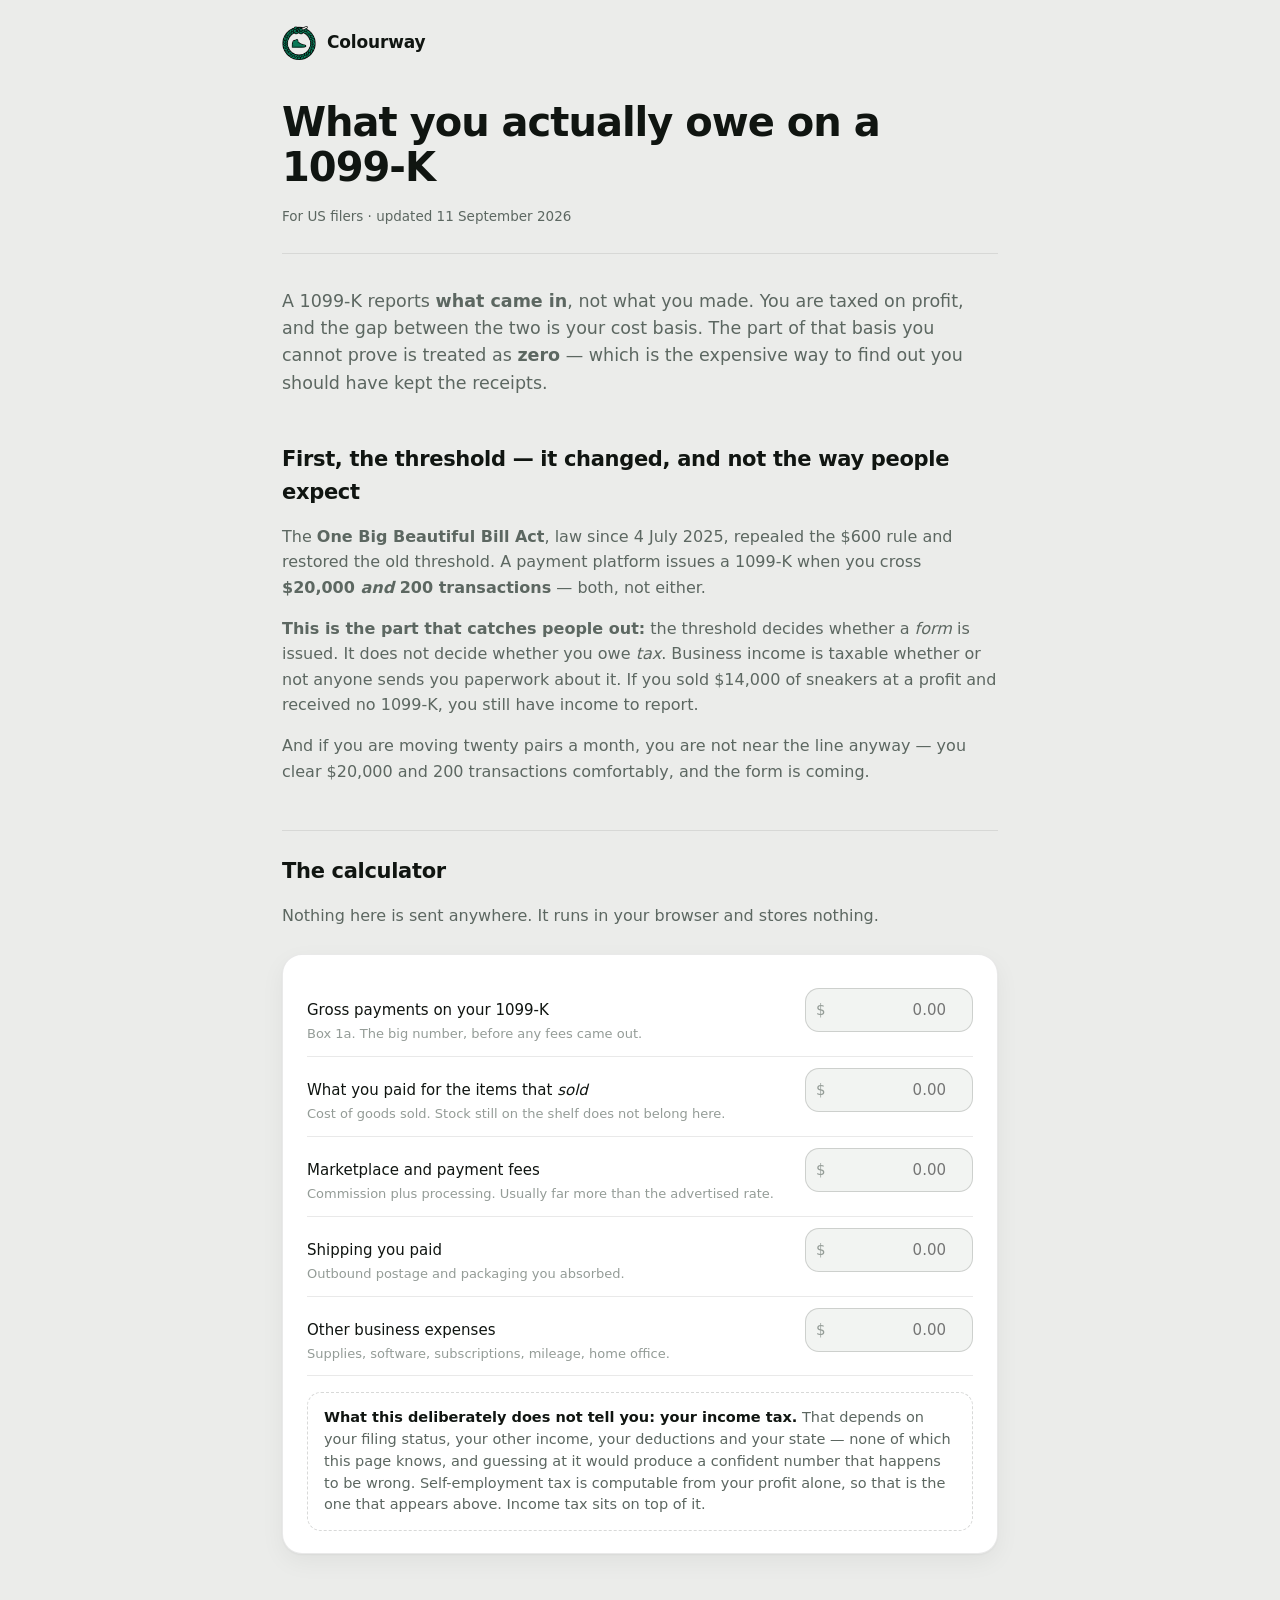
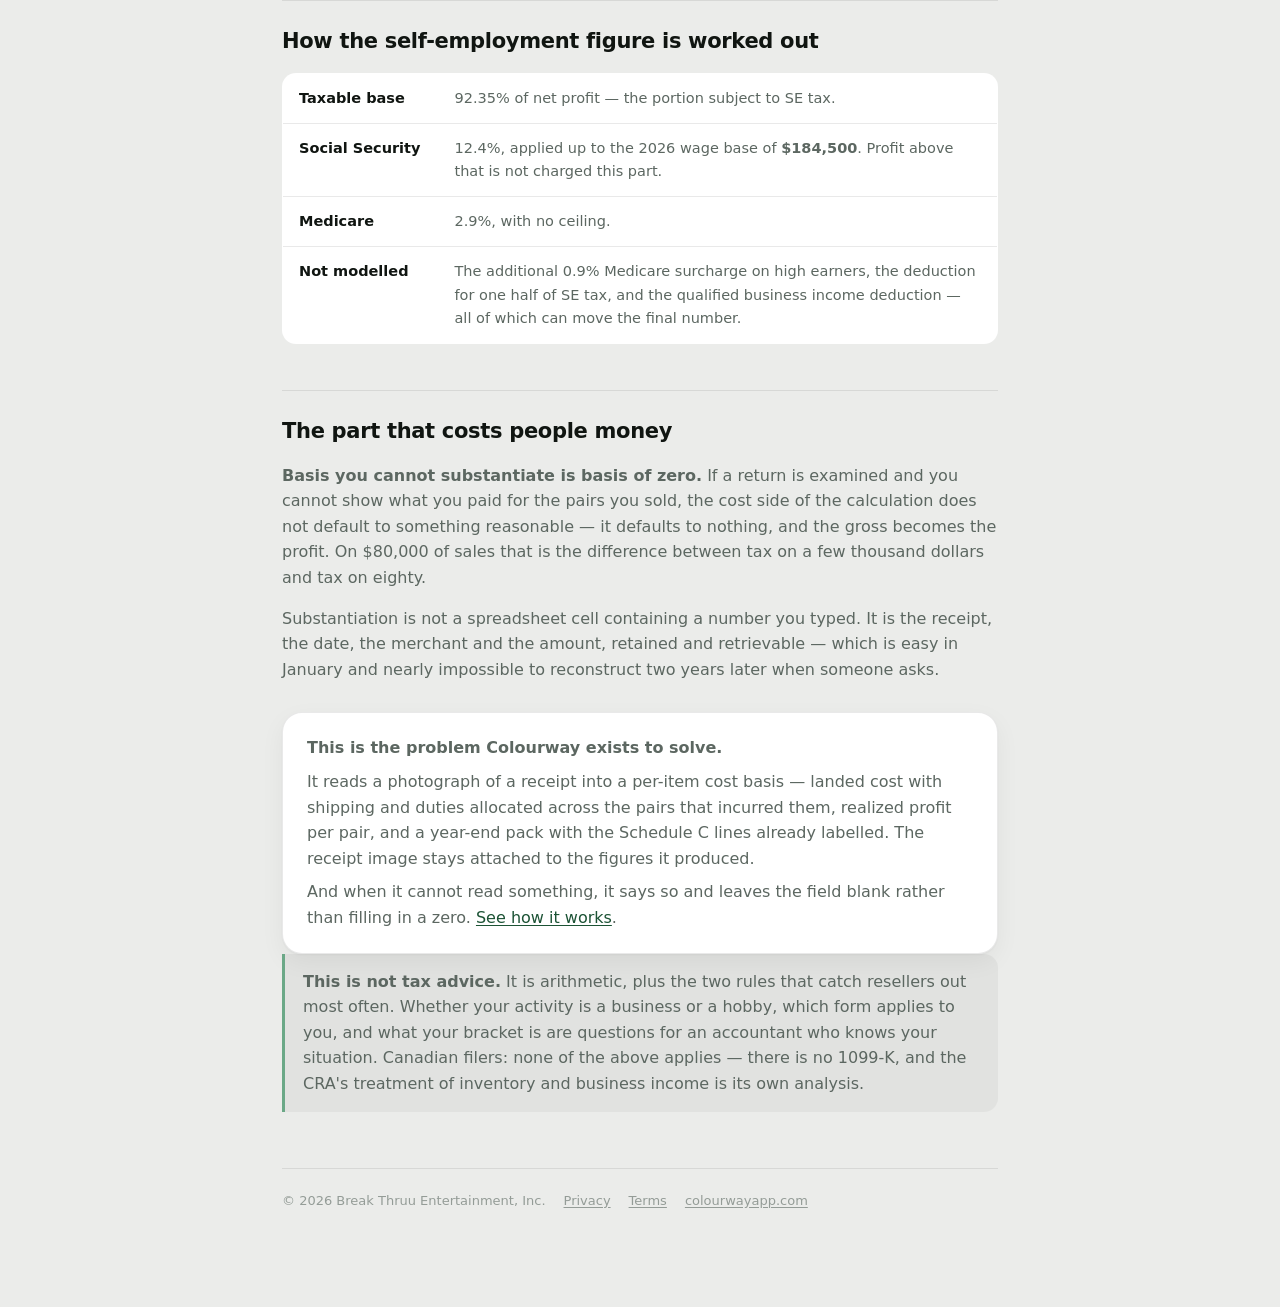
==== 1099k.html @ 384a9b56 "Add /1099k — the gap between gross and profit, which is the product's whole case A 1099-K reports wh" ====
<!DOCTYPE html>
<html lang="en">
<head>
<meta charset="utf-8">
<meta name="viewport" content="width=device-width, initial-scale=1">
<title>What you actually owe on a 1099-K — Colourway</title>
<meta name="description" content="A 1099-K reports what came in, not what you made. Work out the profit you're actually taxed on, and what happens to the part of your cost basis you can't prove.">
<meta name="application-name" content="Colourway">
<meta name="apple-mobile-web-app-title" content="Colourway">
<meta name="color-scheme" content="light dark">
<meta name="theme-color" content="#f3f4ed" media="(prefers-color-scheme: light)">
<meta name="theme-color" content="#101511" media="(prefers-color-scheme: dark)">
<link rel="icon" href="/favicon.ico" sizes="any">
<link rel="icon" type="image/png" sizes="16x16" href="/icon-16.png">
<link rel="icon" type="image/png" sizes="32x32" href="/icon-32.png">
<link rel="icon" type="image/png" sizes="192x192" href="/icon-192.png">
<link rel="apple-touch-icon" sizes="180x180" href="/apple-touch-icon.png">
<meta property="og:type" content="website">
<meta property="og:site_name" content="Colourway">
<meta property="og:title" content="What you actually owe on a 1099-K">
<meta property="og:description" content="A 1099-K reports what came in, not what you made. The difference is your cost basis — and the part you can't prove is treated as zero.">
<meta property="og:url" content="https://colourwayapp.com/1099k">
<meta property="og:image" content="https://colourwayapp.com/og-image.png">
<meta name="twitter:card" content="summary_large_image">
<meta name="twitter:image" content="https://colourwayapp.com/og-image.png">
<link rel="stylesheet" href="/doc.css">
<style>
.calc {
  background: var(--surface-1); border: 1px solid var(--line);
  border-radius: var(--r-card); padding: 22px 24px; box-shadow: var(--shadow);
  margin: 26px 0;
}
.row { display: flex; flex-wrap: wrap; gap: 10px 16px; align-items: baseline;
       padding: 11px 0; border-bottom: 1px solid var(--line); }
.row:last-of-type { border-bottom: 0 }
.row label { flex: 1 1 260px; font-size: 15px; color: var(--ink) }
.row .hint { display: block; font-size: 13px; color: var(--ink-3); margin-top: 2px }
.row .amt { position: relative; flex: 0 0 auto }
.row .amt span { position: absolute; left: 11px; top: 50%; transform: translateY(-50%);
                 color: var(--ink-3); font-size: 15px; pointer-events: none }
.row input {
  width: 168px; padding: 9px 11px 9px 24px; font: inherit; font-size: 15px;
  color: var(--ink); background: var(--surface-2, var(--surface-1));
  border: 1px solid var(--line-2); border-radius: var(--r-sm); text-align: right;
}
.row input:focus { outline: 2px solid var(--brand); outline-offset: 1px }

.out { margin-top: 22px; border-top: 2px solid var(--line-2); padding-top: 18px }
.out .line { display: flex; justify-content: space-between; gap: 16px;
             padding: 9px 0; font-size: 15px; color: var(--ink-2) }
.out .line b { color: var(--ink); font-variant-numeric: tabular-nums }
.out .big { font-size: 19px; font-weight: 650; color: var(--ink); padding-top: 14px;
            border-top: 1px solid var(--line); margin-top: 6px }
.out .big b { font-size: 24px }

.flag { border-radius: var(--r-sm); padding: 14px 16px; margin-top: 16px; font-size: 14.5px; line-height: 1.5 }
.flag.warn { background: var(--warning-bg); color: var(--warning-text); border: 1px solid var(--warning) }
.flag.crit { background: var(--critical-bg); color: var(--critical-text); border: 1px solid var(--critical) }
.flag.calm { background: var(--g100); color: var(--ink-2); border: 1px solid var(--line) }
.flag b { display: block; margin-bottom: 4px }

.refuse { background: var(--hatch-bg, var(--g100)); border: 1px dashed var(--line-2);
          border-radius: var(--r-sm); padding: 14px 16px; margin-top: 16px;
          font-size: 14.5px; color: var(--ink-2); line-height: 1.5 }
.refuse b { color: var(--ink) }

.cta { background: var(--surface-1); border: 1px solid var(--line); border-radius: var(--r-card);
       padding: 22px 24px; box-shadow: var(--shadow); margin-top: 30px }
.cta p { margin: 0 0 8px }
.cta p:last-child { margin-bottom: 0 }
table.kv td { vertical-align: top }
table.kv td:first-child { white-space: nowrap; font-weight: 620; color: var(--ink); padding-right: 18px }
</style>
</head>
<body>
<div class="page">

<div class="masthead">
  <img src="/brand-mark.png" width="34" height="34" alt="" decoding="async">
  <a href="/">Colourway</a>
</div>

<div class="doc-head">
  <h1>What you actually owe on a 1099-K</h1>
  <p class="dates"><span>For US filers · updated 11 September 2026</span></p>
</div>

<p class="lede">A 1099-K reports <b>what came in</b>, not what you made. You are taxed
on profit, and the gap between the two is your cost basis. The part of that basis
you cannot prove is treated as <b>zero</b> — which is the expensive way to find out
you should have kept the receipts.</p>

<h2>First, the threshold — it changed, and not the way people expect</h2>

<p>The <b>One Big Beautiful Bill Act</b>, law since 4 July 2025, repealed the $600
rule and restored the old threshold. A payment platform issues a 1099-K when you
cross <b>$20,000 <i>and</i> 200 transactions</b> — both, not either.</p>

<p><b>This is the part that catches people out:</b> the threshold decides whether a
<i>form</i> is issued. It does not decide whether you owe <i>tax</i>. Business income
is taxable whether or not anyone sends you paperwork about it. If you sold
$14,000 of sneakers at a profit and received no 1099-K, you still have income to
report.</p>

<p>And if you are moving twenty pairs a month, you are not near the line anyway —
you clear $20,000 and 200 transactions comfortably, and the form is coming.</p>

<h2>The calculator</h2>

<p>Nothing here is sent anywhere. It runs in your browser and stores nothing.</p>

<div class="calc">
  <div class="row">
    <label for="gross">Gross payments on your 1099-K
      <span class="hint">Box 1a. The big number, before any fees came out.</span></label>
    <div class="amt"><span>$</span><input id="gross" type="number" min="0" step="0.01" inputmode="decimal" placeholder="0.00"></div>
  </div>
  <div class="row">
    <label for="cogs">What you paid for the items that <i>sold</i>
      <span class="hint">Cost of goods sold. Stock still on the shelf does not belong here.</span></label>
    <div class="amt"><span>$</span><input id="cogs" type="number" min="0" step="0.01" inputmode="decimal" placeholder="0.00"></div>
  </div>
  <div class="row">
    <label for="fees">Marketplace and payment fees
      <span class="hint">Commission plus processing. Usually far more than the advertised rate.</span></label>
    <div class="amt"><span>$</span><input id="fees" type="number" min="0" step="0.01" inputmode="decimal" placeholder="0.00"></div>
  </div>
  <div class="row">
    <label for="ship">Shipping you paid
      <span class="hint">Outbound postage and packaging you absorbed.</span></label>
    <div class="amt"><span>$</span><input id="ship" type="number" min="0" step="0.01" inputmode="decimal" placeholder="0.00"></div>
  </div>
  <div class="row">
    <label for="other">Other business expenses
      <span class="hint">Supplies, software, subscriptions, mileage, home office.</span></label>
    <div class="amt"><span>$</span><input id="other" type="number" min="0" step="0.01" inputmode="decimal" placeholder="0.00"></div>
  </div>

  <div class="out" id="out" hidden>
    <div class="line"><span>Gross on the form</span><b id="o-gross">—</b></div>
    <div class="line"><span>Less cost of goods sold</span><b id="o-cogs">—</b></div>
    <div class="line"><span>Less fees, shipping and expenses</span><b id="o-exp">—</b></div>
    <div class="line big"><span id="o-label">Profit you're taxed on</span><b id="o-net">—</b></div>
    <div class="line" style="margin-top:10px"><span>Estimated self-employment tax</span><b id="o-se">—</b></div>
  </div>

  <div id="flags"></div>

  <div class="refuse">
    <b>What this deliberately does not tell you: your income tax.</b>
    That depends on your filing status, your other income, your deductions and your
    state — none of which this page knows, and guessing at it would produce a
    confident number that happens to be wrong. Self-employment tax is computable
    from your profit alone, so that is the one that appears above. Income tax sits
    on top of it.
  </div>
</div>

<h2>How the self-employment figure is worked out</h2>

<table class="kv">
  <tr><td>Taxable base</td><td>92.35% of net profit — the portion subject to SE tax.</td></tr>
  <tr><td>Social Security</td><td>12.4%, applied up to the 2026 wage base of <b>$184,500</b>. Profit above that is not charged this part.</td></tr>
  <tr><td>Medicare</td><td>2.9%, with no ceiling.</td></tr>
  <tr><td>Not modelled</td><td>The additional 0.9% Medicare surcharge on high earners, the deduction for one half of SE tax, and the qualified business income deduction — all of which can move the final number.</td></tr>
</table>

<h2>The part that costs people money</h2>

<p><b>Basis you cannot substantiate is basis of zero.</b> If a return is examined and
you cannot show what you paid for the pairs you sold, the cost side of the
calculation does not default to something reasonable — it defaults to nothing, and
the gross becomes the profit. On $80,000 of sales that is the difference between
tax on a few thousand dollars and tax on eighty.</p>

<p>Substantiation is not a spreadsheet cell containing a number you typed. It is
the receipt, the date, the merchant and the amount, retained and retrievable —
which is easy in January and nearly impossible to reconstruct two years later
when someone asks.</p>

<div class="cta">
  <p><b>This is the problem Colourway exists to solve.</b></p>
  <p>It reads a photograph of a receipt into a per-item cost basis — landed cost with
  shipping and duties allocated across the pairs that incurred them, realized profit
  per pair, and a year-end pack with the Schedule C lines already labelled. The
  receipt image stays attached to the figures it produced.</p>
  <p>And when it cannot read something, it says so and leaves the field blank rather
  than filling in a zero. <a href="/">See how it works</a>.</p>
</div>

<p class="note"><b>This is not tax advice.</b> It is arithmetic, plus the two rules
that catch resellers out most often. Whether your activity is a business or a
hobby, which form applies to you, and what your bracket is are questions for an
accountant who knows your situation. Canadian filers: none of the above applies —
there is no 1099-K, and the CRA's treatment of inventory and business income is its
own analysis.</p>

<footer>
  <span>© 2026 Break Thruu Entertainment, Inc.</span>
  <a href="/privacy">Privacy</a>
  <a href="/terms">Terms</a>
  <a href="/">colourwayapp.com</a>
</footer>

</div>

<script>
(function () {
  var SS_BASE = 184500, SS_RATE = 0.124, MED_RATE = 0.029, SE_PORTION = 0.9235;
  var ids = ['gross', 'cogs', 'fees', 'ship', 'other'];
  var el = {};
  ids.forEach(function (i) { el[i] = document.getElementById(i); });
  var out = document.getElementById('out'), flags = document.getElementById('flags');

  function money(n) {
    return '$' + n.toLocaleString('en-US', { minimumFractionDigits: 2, maximumFractionDigits: 2 });
  }
  function val(i) {
    var v = parseFloat(el[i].value);
    return isFinite(v) && v > 0 ? v : 0;
  }

  function render() {
    var gross = val('gross'), cogs = val('cogs');
    var expenses = val('fees') + val('ship') + val('other');
    var touched = ids.some(function (i) { return el[i].value !== ''; });

    if (!touched || gross <= 0) { out.hidden = true; flags.innerHTML = ''; return; }
    out.hidden = false;

    var net = gross - cogs - expenses;
    var seBase = Math.max(0, net) * SE_PORTION;
    var se = Math.min(seBase, SS_BASE) * SS_RATE + seBase * MED_RATE;

    document.getElementById('o-gross').textContent = money(gross);
    document.getElementById('o-cogs').textContent = '−' + money(cogs);
    document.getElementById('o-exp').textContent = '−' + money(expenses);
    document.getElementById('o-net').textContent = money(net);
    document.getElementById('o-se').textContent = net > 0 ? money(se) : money(0);
    document.getElementById('o-label').textContent =
      net < 0 ? 'Loss for the year' : 'Profit you’re taxed on';

    var html = '';

    if (cogs <= 0) {
      html += '<div class="flag crit"><b>You have not entered a cost basis.</b>' +
        'As it stands this says you are taxed on ' + money(Math.max(0, net)) + ' — on ' +
        money(gross) + ' of sales, with nothing deducted for what the goods cost you. ' +
        'That is exactly the treatment applied when basis cannot be substantiated, and ' +
        'it is almost never the true position. If you know what you paid, enter it.</div>';
    } else {
      var pct = gross > 0 ? Math.round((1 - Math.max(0, net) / gross) * 100) : 0;
      html += '<div class="flag calm"><b>You are taxed on ' + money(Math.max(0, net)) +
        ', not ' + money(gross) + '.</b>' +
        'The form reports the larger number. Costs and expenses account for ' + pct +
        '% of it — but only because you can show what they were.</div>';
    }

    if (net < 0) {
      html += '<div class="flag warn"><b>This shows a loss.</b>' +
        'A genuine business loss can offset other income, but an activity that loses money ' +
        'year after year invites the question of whether it is a business at all. That ' +
        'distinction has real consequences and is worth an accountant’s view.</div>';
    }

    if (seBase > SS_BASE) {
      html += '<div class="flag warn"><b>Above the Social Security wage base.</b>' +
        'Profit past $184,500 of SE-taxable earnings is charged Medicare but not the ' +
        'Social Security portion, which the figure above accounts for.</div>';
    }

    flags.innerHTML = html;
  }

  ids.forEach(function (i) { el[i].addEventListener('input', render); });
  render();
})();
</script>
</body>
</html>
---- doc.css ----
/* Shared styles for the standalone document pages: /privacy, /terms, /support.
   The :root token blocks are lifted verbatim from index.html so the document
   pages and the marketing page cannot drift apart on colour. Extracted here
   when the second document page landed, rather than copied a third time. */

:root {
  color-scheme: light;
  --plane: #ebecea;
  --shell: #ffffff;
  --content: #f7f8f7;
  --surface-1: #ffffff;
  --surface-2: #f2f4f2;
  --surface-3: #e9ece9;
  --ink: #101511;
  --ink-2: #5c6761;
  --ink-3: #949c97;
  --line: rgba(16, 21, 17, .09);
  --line-2: rgba(16, 21, 17, .16);
  --ghost: rgba(16, 21, 17, .045);
  --shadow: 0 1px 2px rgba(16, 24, 20, .04), 0 8px 24px rgba(16, 24, 20, .05);
  --shadow-lg: 0 24px 60px rgba(16, 24, 20, .16);
  --g900: #0f2c1c;
  --g800: #153b26;
  --g700: #1c5335;
  --g600: #276b45;
  --g500: #3d875a;
  --g400: #6ba887;
  --g300: #a2cab3;
  --g200: #cde4d6;
  --g100: #eaf4ee;
  --brand: #1c5335;
  --brand-ink: #ffffff;
  --hatch: #d5d9d6;
  --hatch-bg: #ffffff;
  --c1: #008300;
  --c2: #2a78d6;
  --c3: #eb6834;
  --c4: #1baf7a;
  --c5: #4a3aa7;
  --c6: #eda100;
  --c7: #e87ba4;
  --c8: #e34948;
  --good: #0ca30c;
  --warning: #fab219;
  --critical: #d03b3b;
  --good-text: #146c32;
  --warning-text: #8a5a00;
  --critical-text: #b32b2b;
  --good-bg: rgba(20, 108, 50, .10);
  --warning-bg: rgba(250, 178, 25, .18);
  --critical-bg: rgba(208, 59, 59, .10);
  --r-shell: 30px;
  --r-card: 20px;
  --r-sm: 14px;
  --font: system-ui, -apple-system, "Segoe UI", Roboto, sans-serif
}
@media (prefers-color-scheme:dark) {
  :root:where(:not([data-theme=light])) {
    color-scheme: dark;
    --plane: #080908;
    --shell: #111412;
    --content: #0e100f;
    --surface-1: #161917;
    --surface-2: #1e221f;
    --surface-3: #262b27;
    --ink: #ffffff;
    --ink-2: #b7c0ba;
    --ink-3: #868e89;
    --line: rgba(255, 255, 255, .09);
    --line-2: rgba(255, 255, 255, .16);
    --ghost: rgba(255, 255, 255, .06);
    --shadow: 0 1px 2px rgba(0, 0, 0, .4), 0 8px 24px rgba(0, 0, 0, .32);
    --g900: #0d2718;
    --g800: #12361f;
    --g700: #2b6f49;
    --g600: #357f55;
    --g500: #479267;
    --g400: #6fae89;
    --g300: #9ccbb1;
    --g200: #2a4636;
    --g100: #1b2e23;
    --brand: #2f7a4f;
    --hatch: #333935;
    --hatch-bg: #161917;
    --c1: #008300;
    --c2: #3987e5;
    --c3: #d95926;
    --c4: #199e70;
    --c5: #9085e9;
    --c6: #c98500;
    --c7: #d55181;
    --c8: #e66767;
    --good-text: #4cc46c;
    --warning-text: #fab219;
    --critical-text: #e66767;
    --good-bg: rgba(76, 196, 108, .14)
  }
}
:root[data-theme=dark] {
  color-scheme: dark;
  --plane: #080908;
  --shell: #111412;
  --content: #0e100f;
  --surface-1: #161917;
  --surface-2: #1e221f;
  --surface-3: #262b27;
  --ink: #ffffff;
  --ink-2: #b7c0ba;
  --ink-3: #868e89;
  --line: rgba(255, 255, 255, .09);
  --line-2: rgba(255, 255, 255, .16);
  --ghost: rgba(255, 255, 255, .06);
  --shadow: 0 1px 2px rgba(0, 0, 0, .4), 0 8px 24px rgba(0, 0, 0, .32);
  --g900: #0d2718;
  --g800: #12361f;
  --g700: #2b6f49;
  --g600: #357f55;
  --g500: #479267;
  --g400: #6fae89;
  --g300: #9ccbb1;
  --g200: #2a4636;
  --g100: #1b2e23;
  --brand: #2f7a4f;
  --hatch: #333935;
  --hatch-bg: #161917;
  --c1: #008300;
  --c2: #3987e5;
  --c3: #d95926;
  --c4: #199e70;
  --c5: #9085e9;
  --c6: #c98500;
  --c7: #d55181;
  --c8: #e66767;
  --good-text: #4cc46c;
  --warning-text: #fab219;
  --critical-text: #e66767;
  --good-bg: rgba(76, 196, 108, .14)
}

/* ── Document layout ───────────────────────────────────────────────────────
   The tokens above are lifted verbatim from index.html so this page and the
   marketing page cannot drift apart on colour. Everything below is specific
   to a long-form legal document: one column, generous measure, no app shell. */

* { box-sizing: border-box }
html, body { margin: 0; padding: 0 }
body {
  font-family: var(--font);
  background: var(--plane);
  color: var(--ink);
  font-size: 16px;
  line-height: 1.6;
  -webkit-font-smoothing: antialiased;
}

.page { max-width: 760px; margin: 0 auto; padding: 0 22px 96px }

/* Header ------------------------------------------------------------------ */
.masthead {
  display: flex; align-items: center; gap: 11px;
  padding: 26px 0 0;
}
.masthead img { width: 34px; height: 34px; border-radius: 9px; display: block }
.masthead a {
  font-weight: 650; font-size: 17px; letter-spacing: -.01em;
  color: var(--ink); text-decoration: none;
}
.masthead a:hover { color: var(--brand) }

.doc-head { padding: 40px 0 26px; border-bottom: 1px solid var(--line); margin-bottom: 34px }
h1 {
  font-size: clamp(30px, 5vw, 40px); line-height: 1.12;
  letter-spacing: -.025em; font-weight: 680; margin: 0 0 16px;
}
.dates { display: flex; flex-wrap: wrap; gap: 8px 20px; font-size: 13.5px; color: var(--ink-2); margin: 0 }
.dates b { font-weight: 620; color: var(--ink) }

/* Typography -------------------------------------------------------------- */
h2 {
  font-size: 21px; letter-spacing: -.015em; font-weight: 660;
  margin: 46px 0 14px; padding-top: 24px; border-top: 1px solid var(--line);
}
h2:first-of-type { border-top: 0; padding-top: 0 }
h3 { font-size: 16.5px; font-weight: 640; margin: 30px 0 10px; color: var(--ink) }
p { margin: 0 0 15px; color: var(--ink-2) }
p strong, li strong, td strong { color: var(--ink); font-weight: 620 }
ul { margin: 0 0 15px; padding-left: 22px; color: var(--ink-2) }
li { margin-bottom: 7px }
a { color: var(--brand); text-underline-offset: 2px }

/* The lede, and the boxed summary ----------------------------------------- */
.lede { font-size: 17.5px; line-height: 1.55; color: var(--ink-2) }
.summary {
  background: var(--surface-1); border: 1px solid var(--line);
  border-radius: var(--r-card); padding: 22px 24px 8px; margin: 0 0 8px;
  box-shadow: var(--shadow);
}
.summary h2 { margin-top: 0; padding-top: 0; border-top: 0; font-size: 15px;
  text-transform: uppercase; letter-spacing: .07em; color: var(--ink-3); font-weight: 640 }
.summary ul { margin-bottom: 16px }

/* Tables ------------------------------------------------------------------ */
.tbl-scroll { overflow-x: auto; margin: 0 0 20px; -webkit-overflow-scrolling: touch }
table {
  width: 100%; border-collapse: collapse; font-size: 14.5px;
  background: var(--surface-1); border: 1px solid var(--line);
  border-radius: var(--r-sm); overflow: hidden; min-width: 460px;
}
th {
  text-align: left; font-weight: 620; font-size: 12px; letter-spacing: .05em;
  text-transform: uppercase; color: var(--ink-3);
  padding: 12px 16px; background: var(--surface-2);
  border-bottom: 1px solid var(--line); white-space: nowrap;
}
td { padding: 13px 16px; border-bottom: 1px solid var(--line); color: var(--ink-2); vertical-align: top }
tr:last-child td { border-bottom: 0 }

/* Callouts ---------------------------------------------------------------- */
.note {
  background: var(--ghost); border-left: 3px solid var(--g400);
  border-radius: 0 var(--r-sm) var(--r-sm) 0;
  padding: 15px 18px; margin: 0 0 20px;
}
.note p:last-child { margin-bottom: 0 }

/* UNRESOLVED — must not survive to production. Styled to be impossible to
   miss in review, and carrying a comment so a grep for TODO finds it too. */
.todo {
  background: var(--critical-bg); border: 1px dashed var(--critical);
  border-radius: var(--r-sm); padding: 14px 17px; margin: 0 0 20px;
  color: var(--critical-text); font-size: 14px; font-weight: 560;
}
.todo b { display: block; text-transform: uppercase; letter-spacing: .07em;
  font-size: 11.5px; margin-bottom: 5px }

/* Contact block ----------------------------------------------------------- */
address {
  font-style: normal; color: var(--ink-2); line-height: 1.75;
  background: var(--surface-1); border: 1px solid var(--line);
  border-radius: var(--r-card); padding: 20px 24px; box-shadow: var(--shadow);
}
address b { color: var(--ink); font-weight: 620 }

footer {
  margin-top: 56px; padding-top: 22px; border-top: 1px solid var(--line);
  font-size: 13px; color: var(--ink-3);
  display: flex; flex-wrap: wrap; gap: 8px 18px; align-items: center;
}
footer a { color: var(--ink-3) }
footer a:hover { color: var(--brand) }

@media (max-width: 560px) {
  body { font-size: 15.5px }
  .page { padding: 0 17px 72px }
  h2 { font-size: 19px }
}
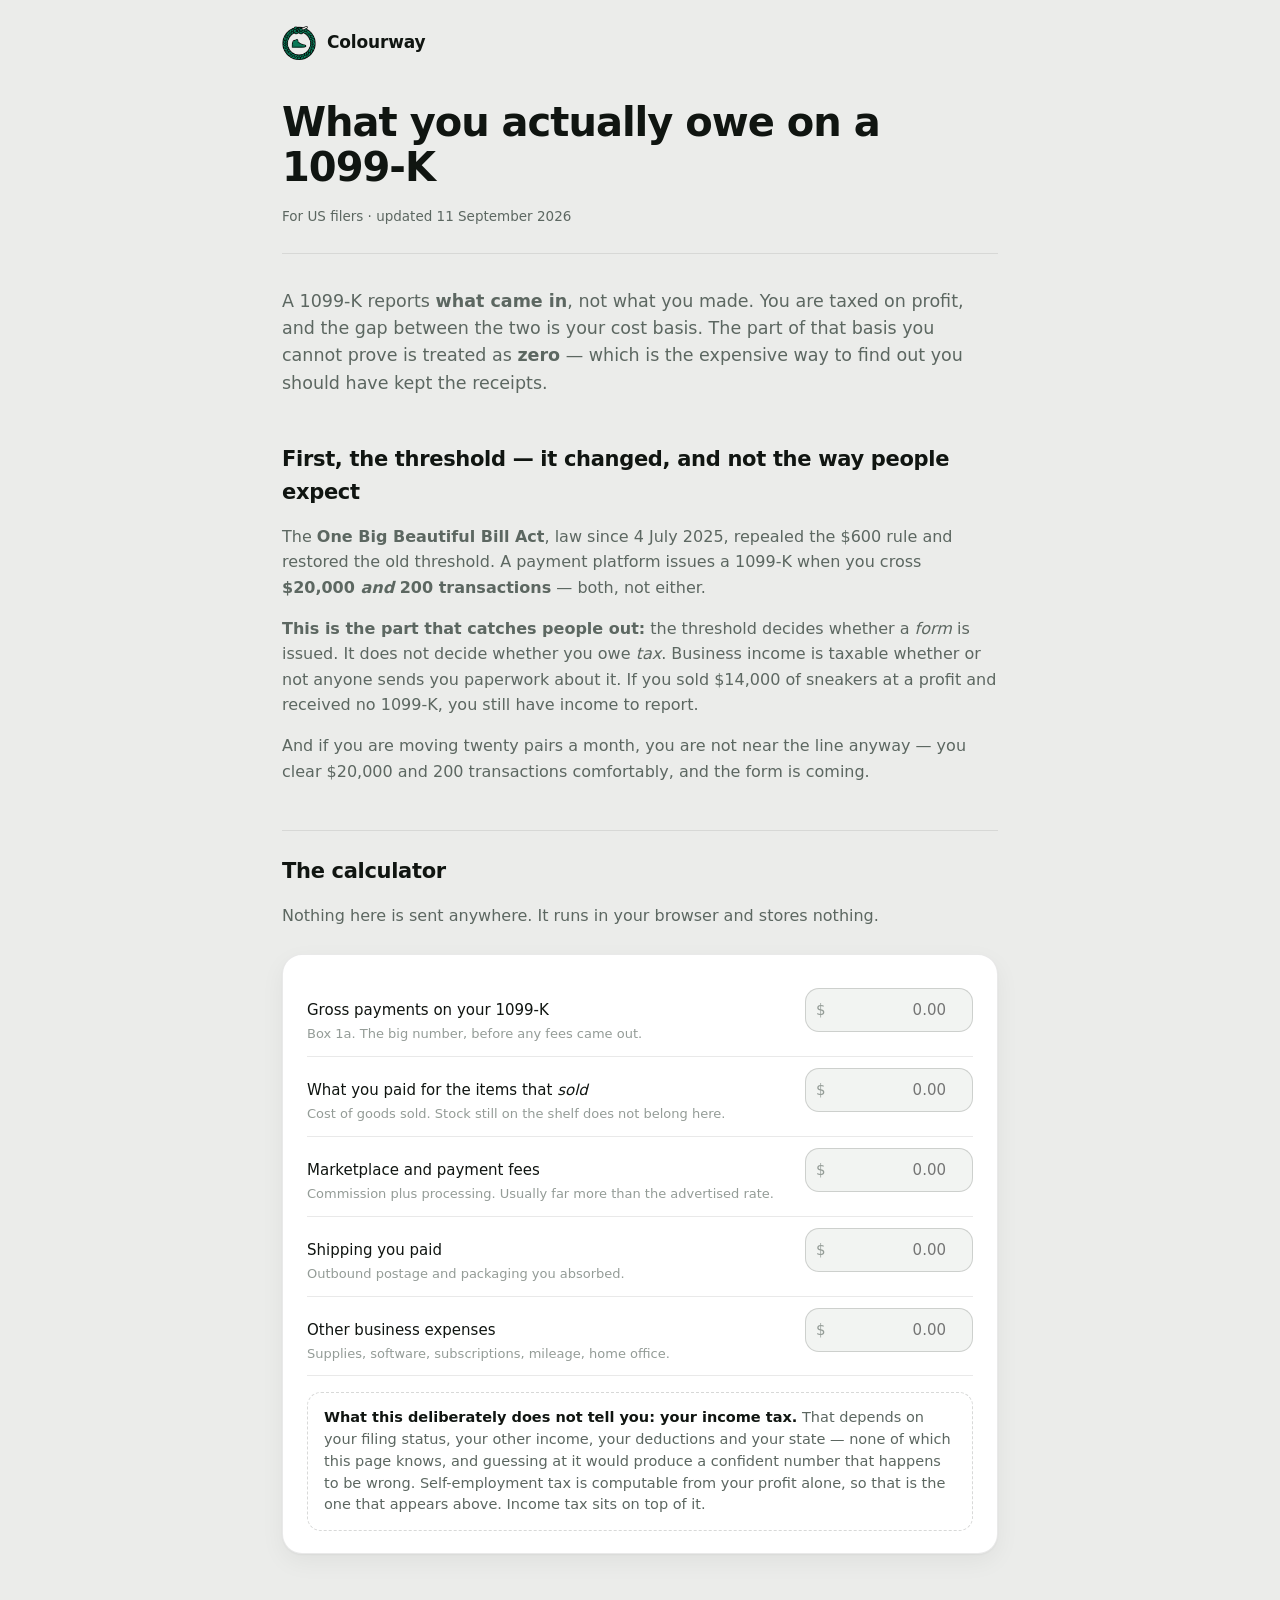
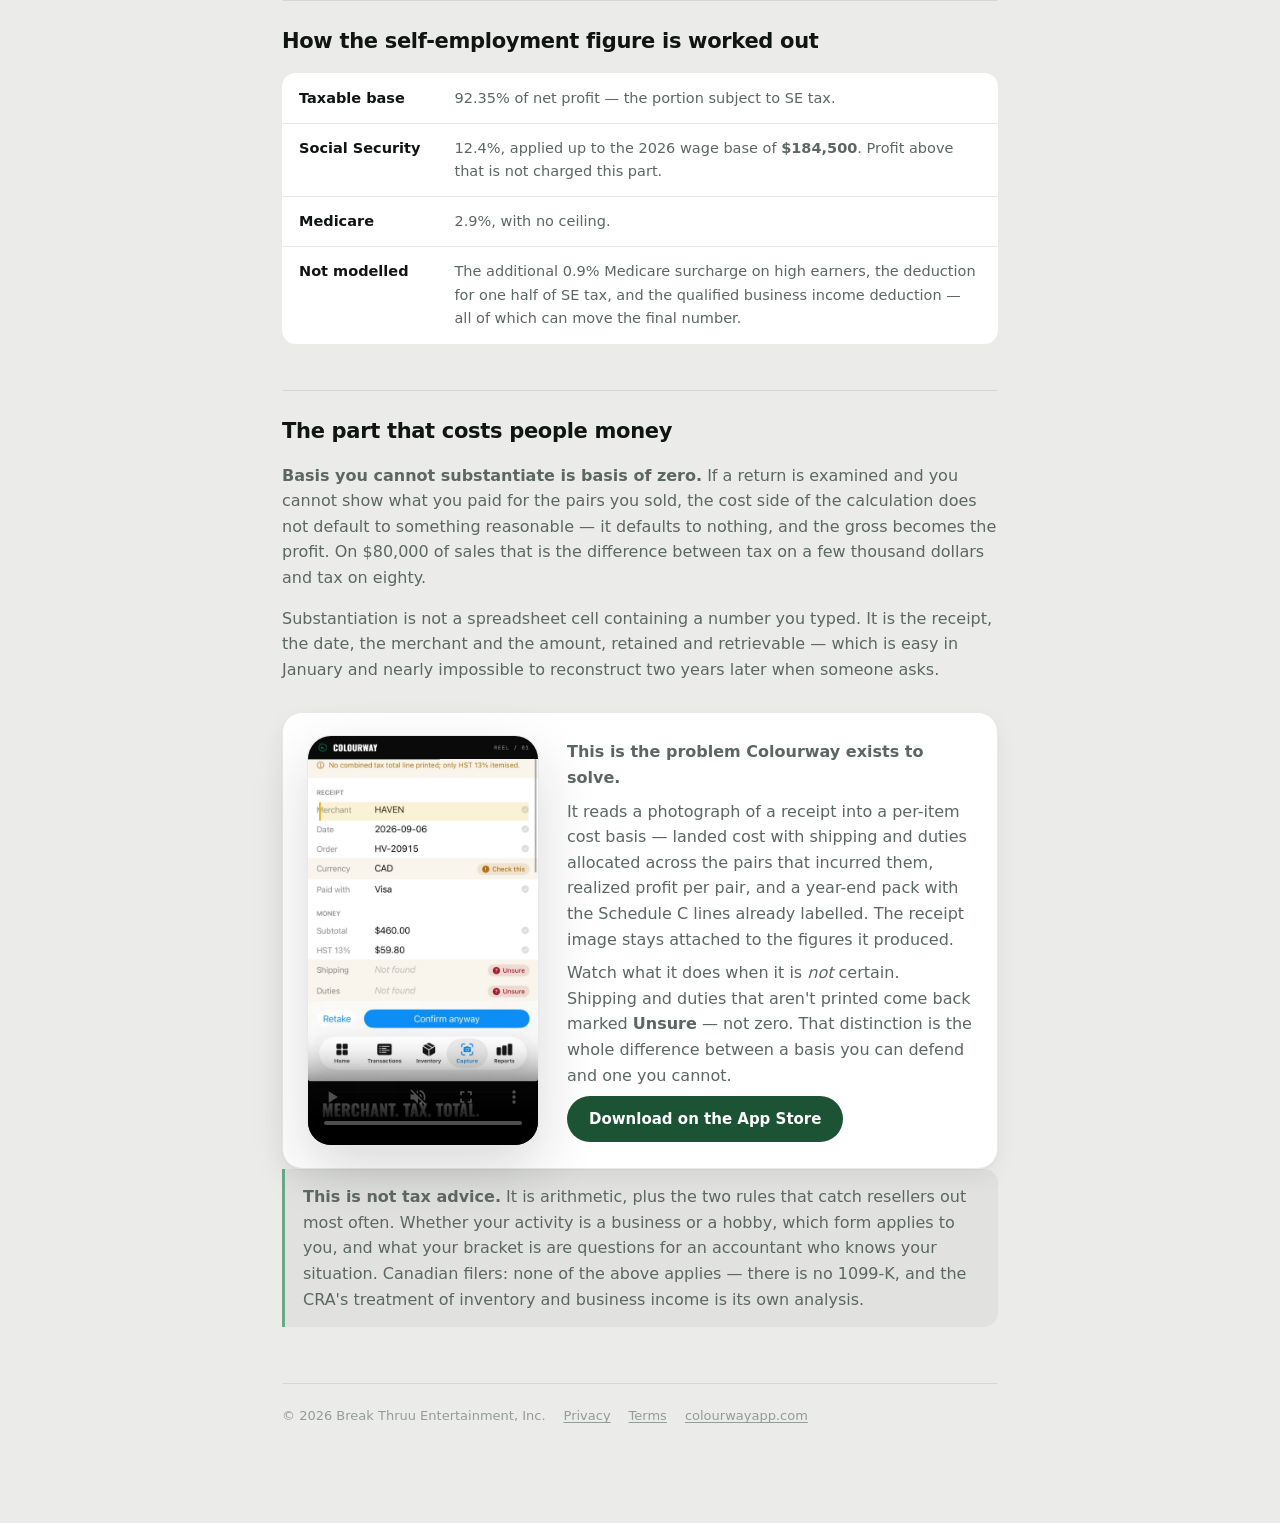
==== commit 83d14192: "Put the reel on the 1099-K page, where the argument has just been made The page spends its length es" ====
--- a/1099k.html
+++ b/1099k.html
@@ -68,6 +68,22 @@
        padding: 22px 24px; box-shadow: var(--shadow); margin-top: 30px }
 .cta p { margin: 0 0 8px }
 .cta p:last-child { margin-bottom: 0 }
+.dl {
+  display: inline-block; background: var(--brand); color: var(--brand-ink);
+  border-radius: 999px; padding: 11px 22px; font-size: 15px; font-weight: 650;
+  text-decoration: none; white-space: nowrap;
+}
+.dl:hover { opacity: .88 }
+:root:not([data-theme=light]) .dl { color: #fff }
+
+.cta-video { display: flex; flex-wrap: wrap; gap: 22px 28px; align-items: center }
+.cta-video video {
+  width: 232px; max-width: 100%; height: auto; display: block;
+  border-radius: 24px; border: 1px solid var(--line);
+  box-shadow: var(--shadow-lg, var(--shadow)); background: var(--surface-1);
+}
+.cta-video .say { flex: 1 1 280px; min-width: 250px }
+
 table.kv td { vertical-align: top }
 table.kv td:first-child { white-space: nowrap; font-weight: 620; color: var(--ink); padding-right: 18px }
 </style>
@@ -178,14 +194,21 @@
 which is easy in January and nearly impossible to reconstruct two years later
 when someone asks.</p>
 
-<div class="cta">
-  <p><b>This is the problem Colourway exists to solve.</b></p>
-  <p>It reads a photograph of a receipt into a per-item cost basis — landed cost with
-  shipping and duties allocated across the pairs that incurred them, realized profit
-  per pair, and a year-end pack with the Schedule C lines already labelled. The
-  receipt image stays attached to the figures it produced.</p>
-  <p>And when it cannot read something, it says so and leaves the field blank rather
-  than filling in a zero. <a href="/">See how it works</a>.</p>
+<div class="cta cta-video">
+  <video src="/colourwayreel.mp4" poster="/colourwayreel-poster.jpg"
+         muted loop playsinline preload="metadata" controls
+         aria-label="Screen recording: a receipt is photographed and read automatically. Figures it cannot find are marked Unsure and left blank rather than filled with zero."></video>
+  <div class="say">
+    <p><b>This is the problem Colourway exists to solve.</b></p>
+    <p>It reads a photograph of a receipt into a per-item cost basis — landed cost with
+    shipping and duties allocated across the pairs that incurred them, realized profit
+    per pair, and a year-end pack with the Schedule C lines already labelled. The
+    receipt image stays attached to the figures it produced.</p>
+    <p>Watch what it does when it is <em>not</em> certain. Shipping and duties that
+    aren't printed come back marked <b>Unsure</b> — not zero. That distinction is the
+    whole difference between a basis you can defend and one you cannot.</p>
+    <p><a class="dl" href="https://apps.apple.com/app/id6806053821">Download on the App&nbsp;Store</a></p>
+  </div>
 </div>
 
 <p class="note"><b>This is not tax advice.</b> It is arithmetic, plus the two rules
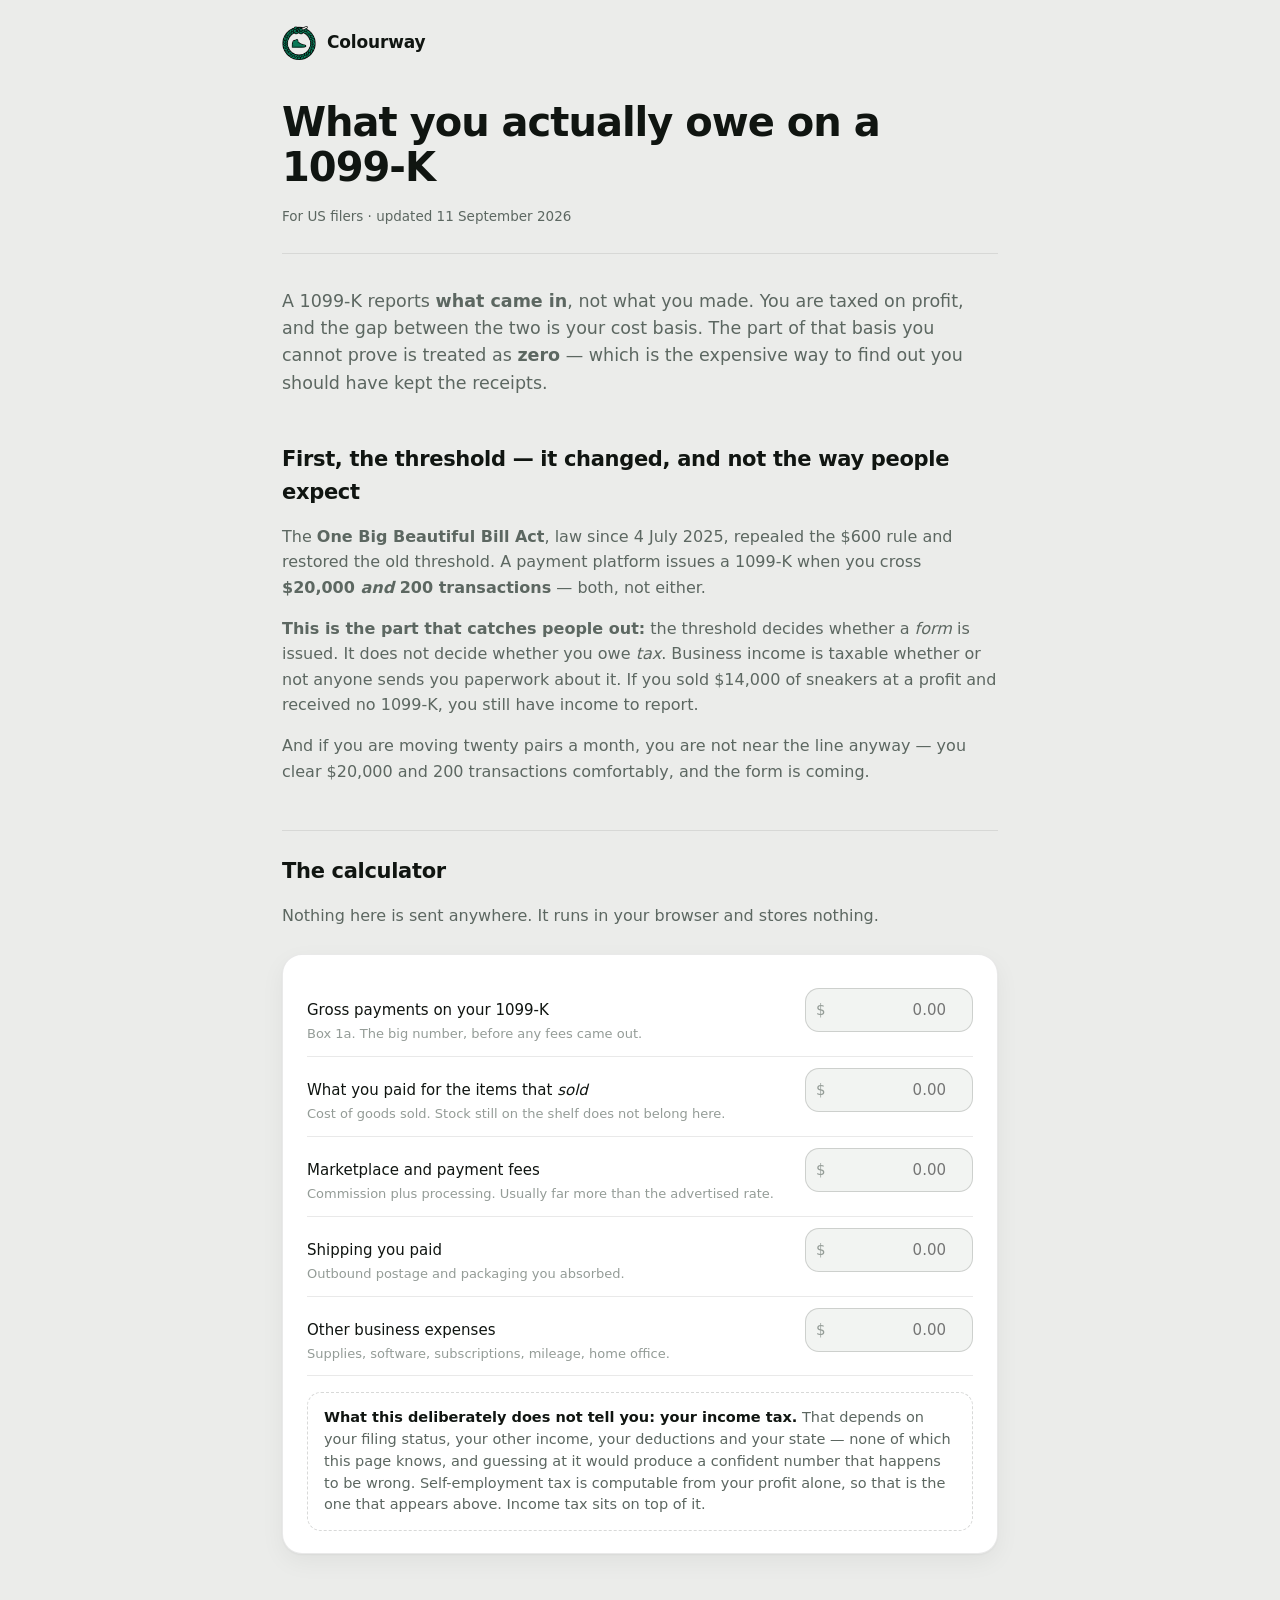
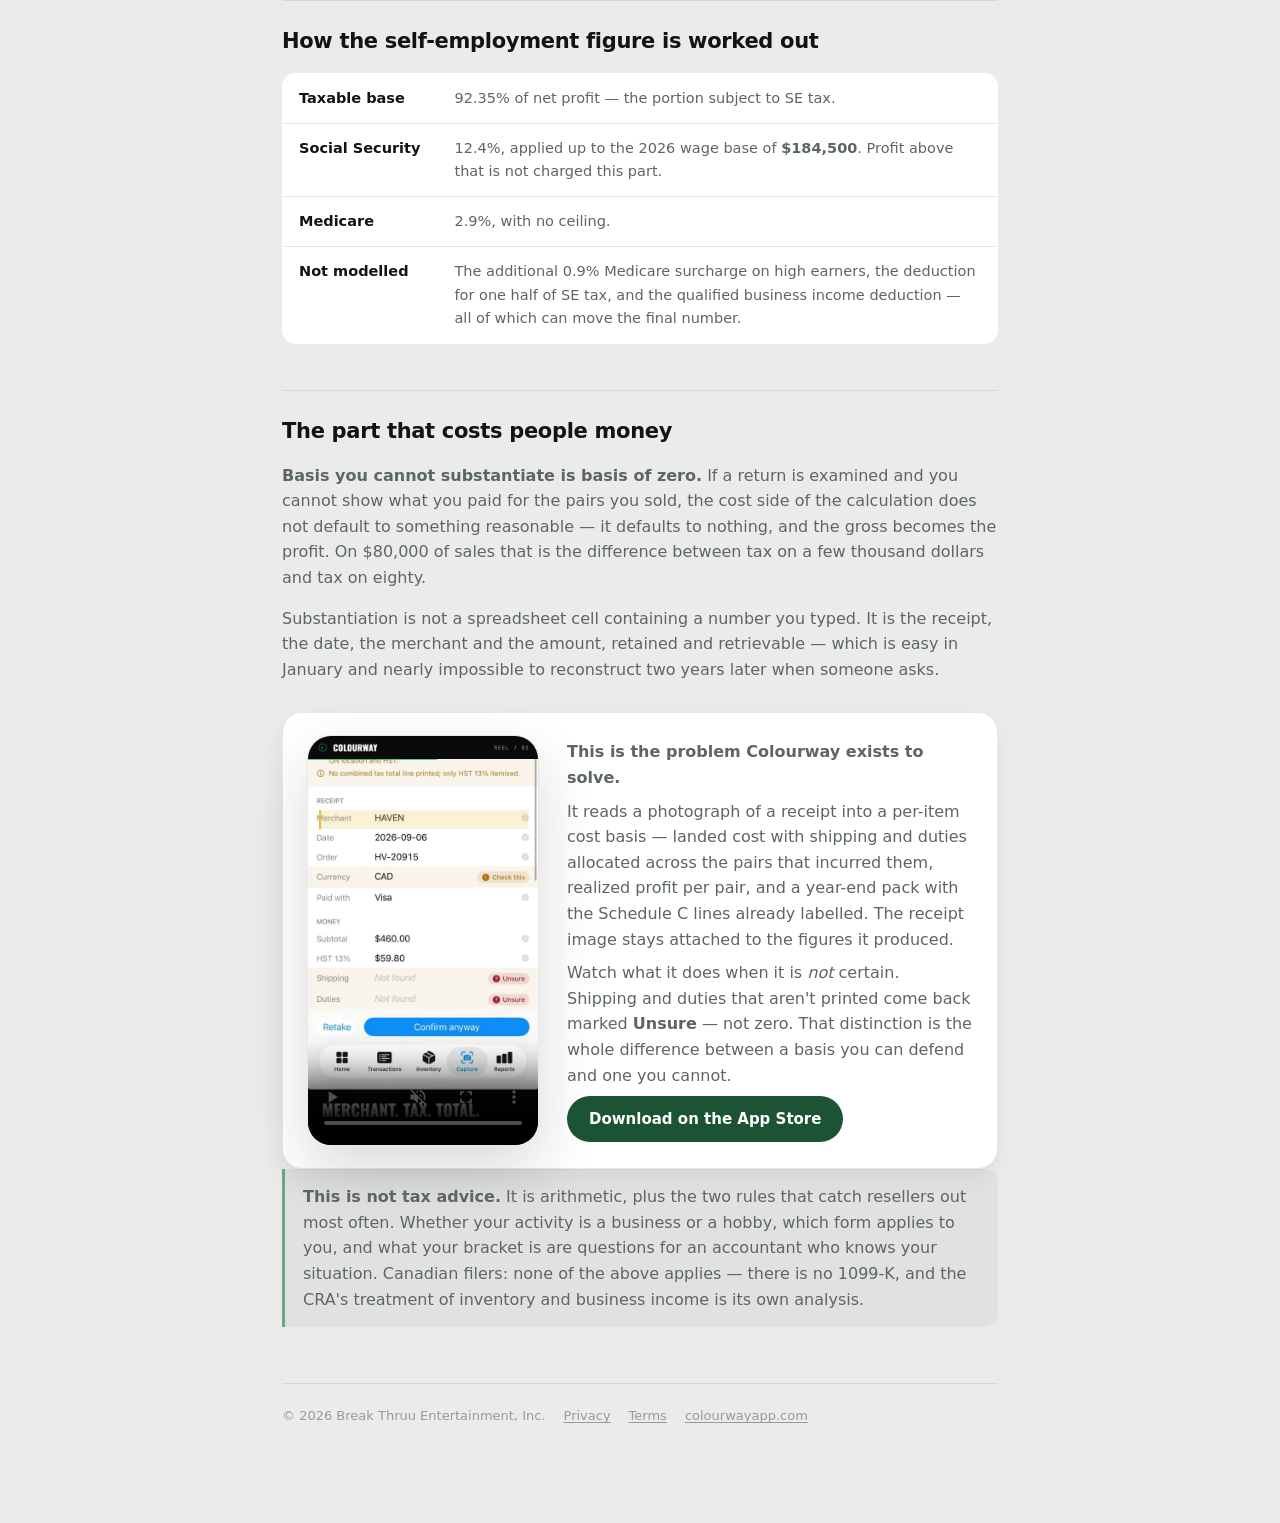
==== commit f6c512a4: "Give the 1099-K page its own reel Reel 3 replaces Reel 2 on that page only. The two pages were shari" ====
--- a/1099k.html
+++ b/1099k.html
@@ -195,7 +195,7 @@
 when someone asks.</p>
 
 <div class="cta cta-video">
-  <video src="/colourwayreel.mp4" poster="/colourwayreel-poster.jpg"
+  <video src="/colourwayreel3.mp4" poster="/colourwayreel3-poster.jpg"
          muted loop playsinline preload="metadata" controls
          aria-label="Screen recording: a receipt is photographed and read automatically. Figures it cannot find are marked Unsure and left blank rather than filled with zero."></video>
   <div class="say">
